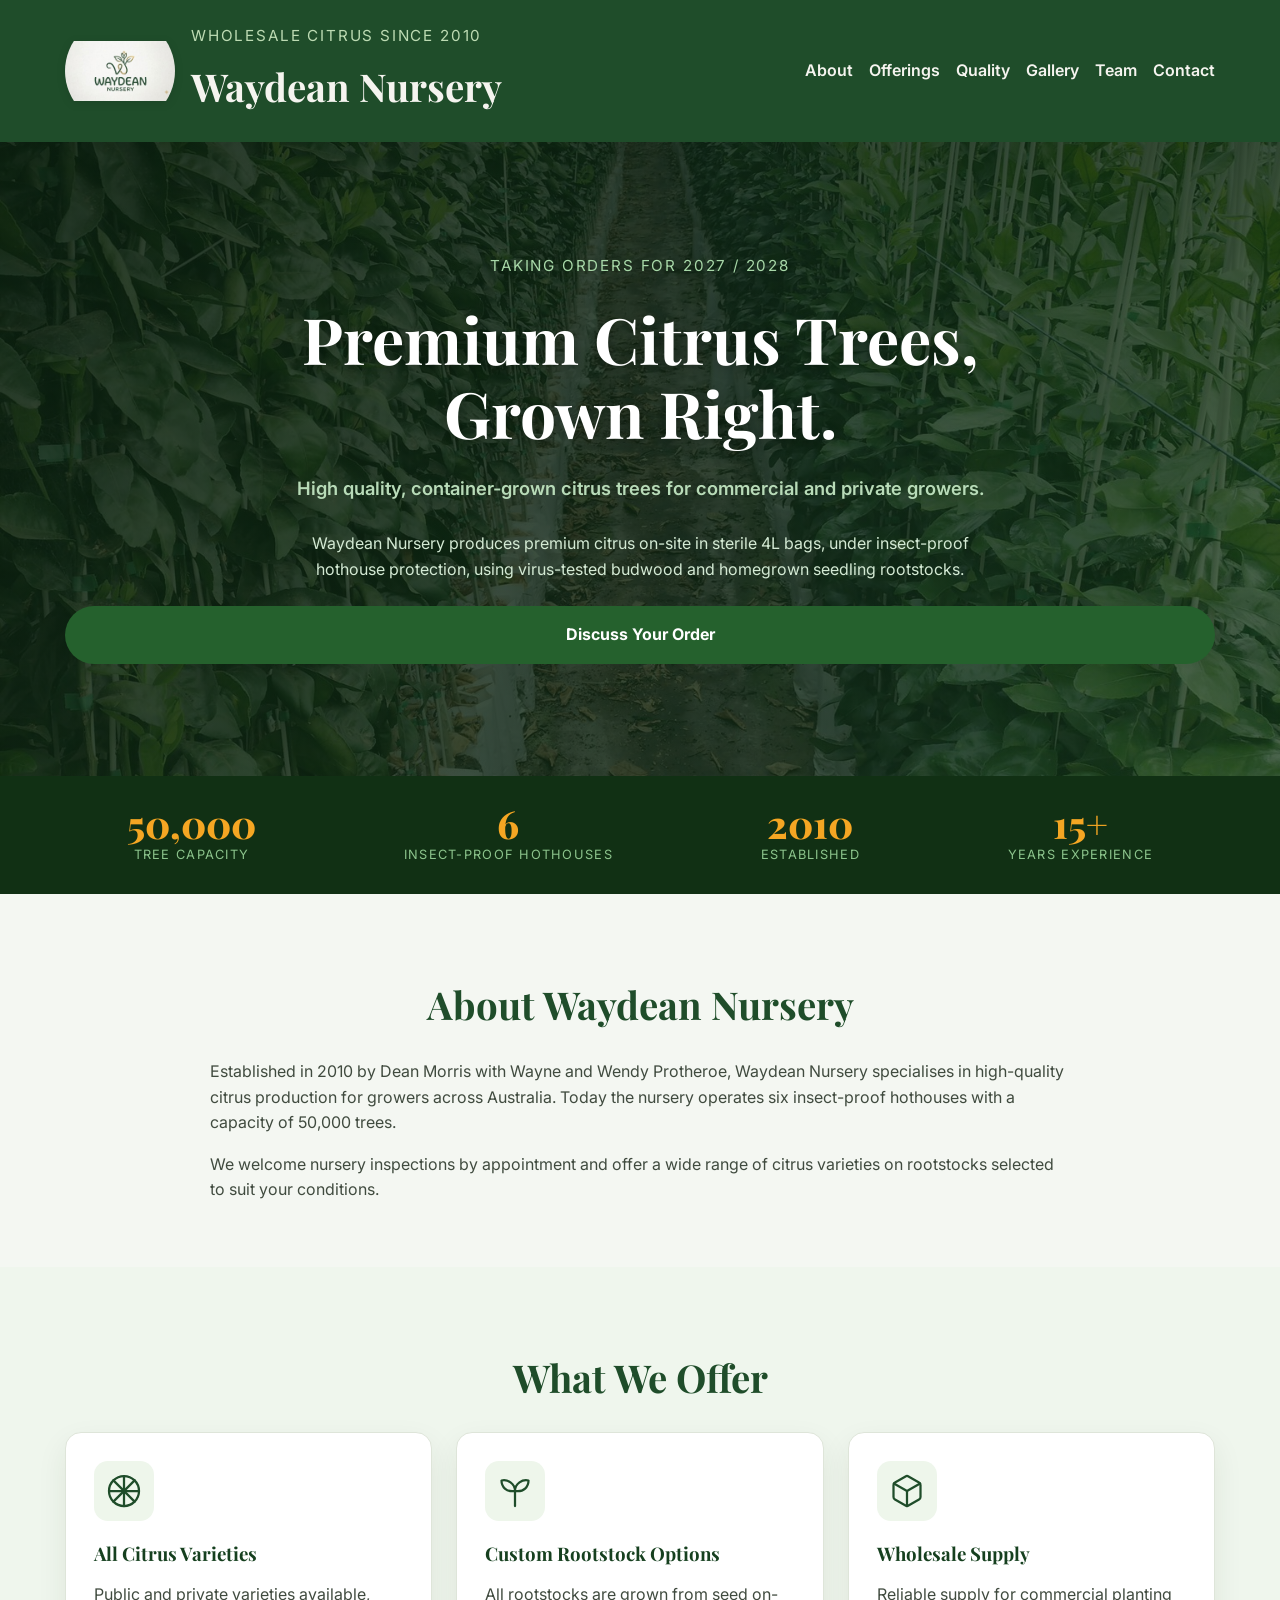
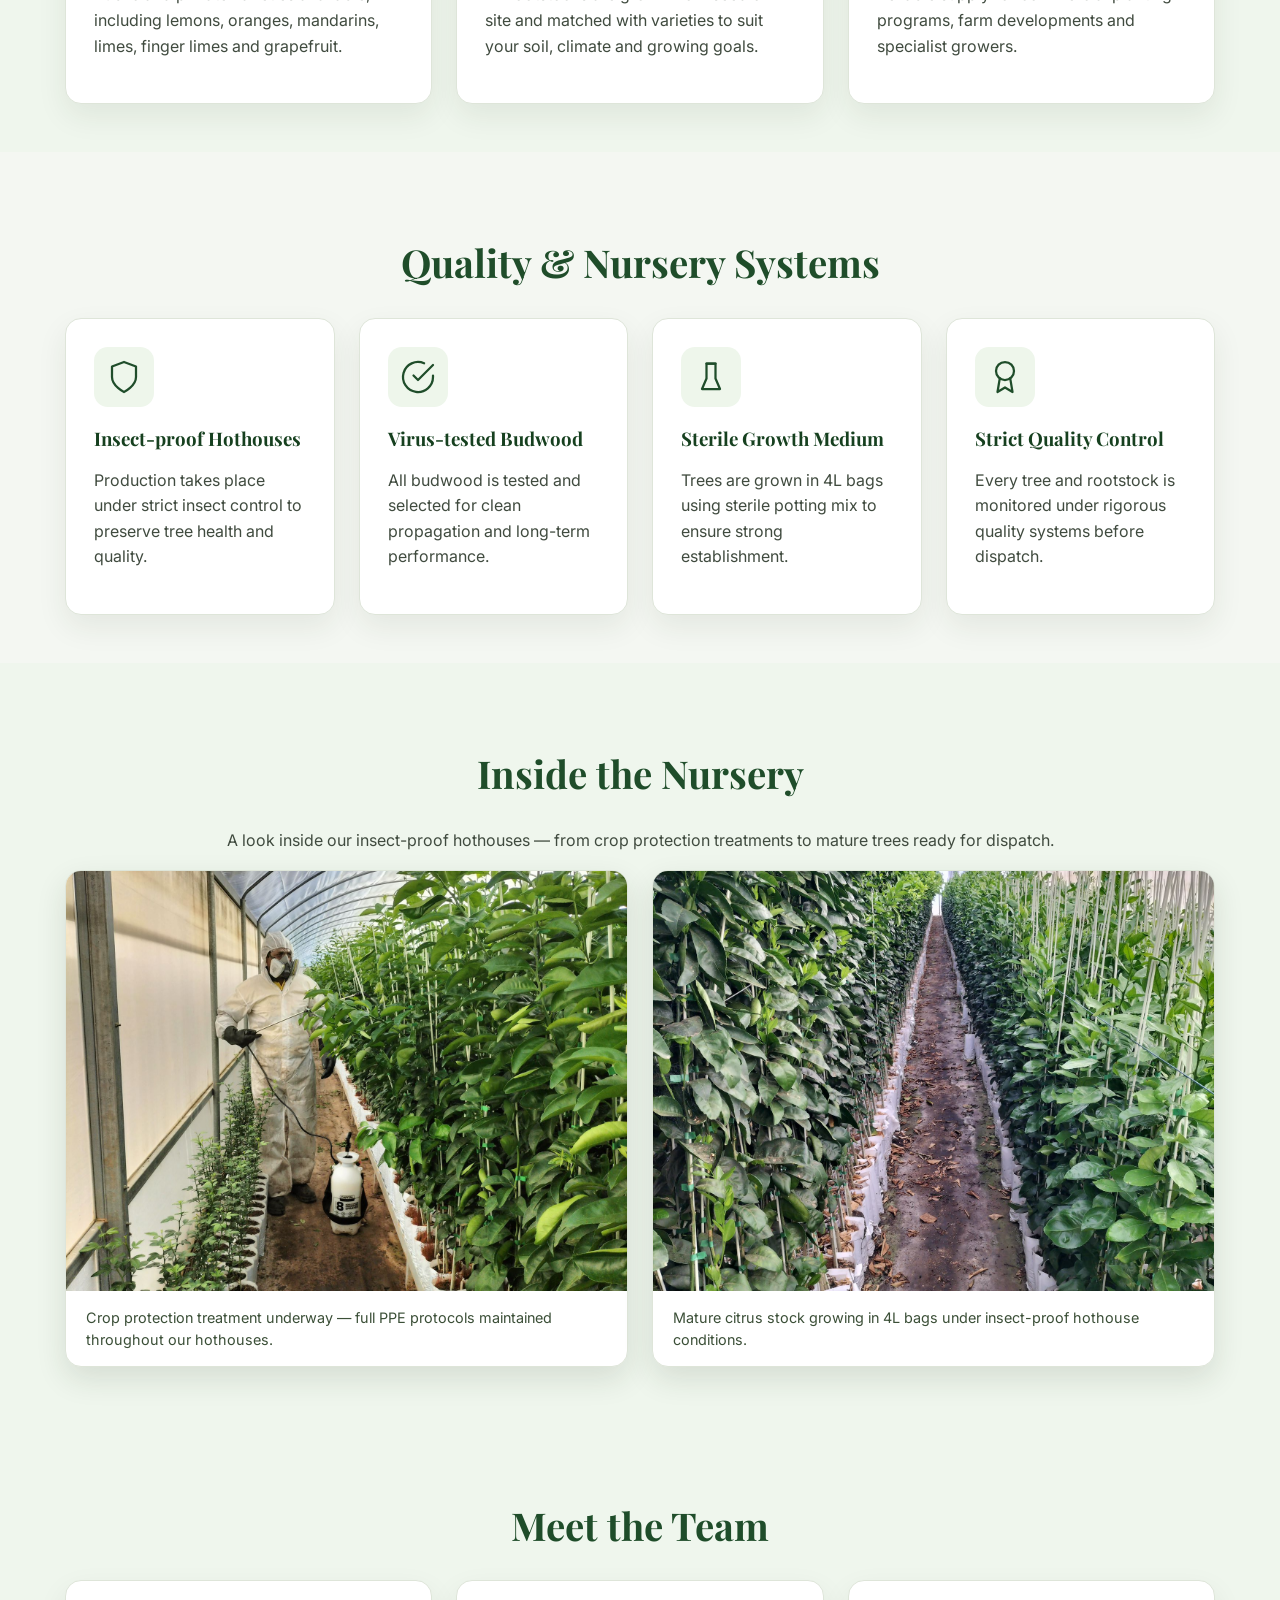
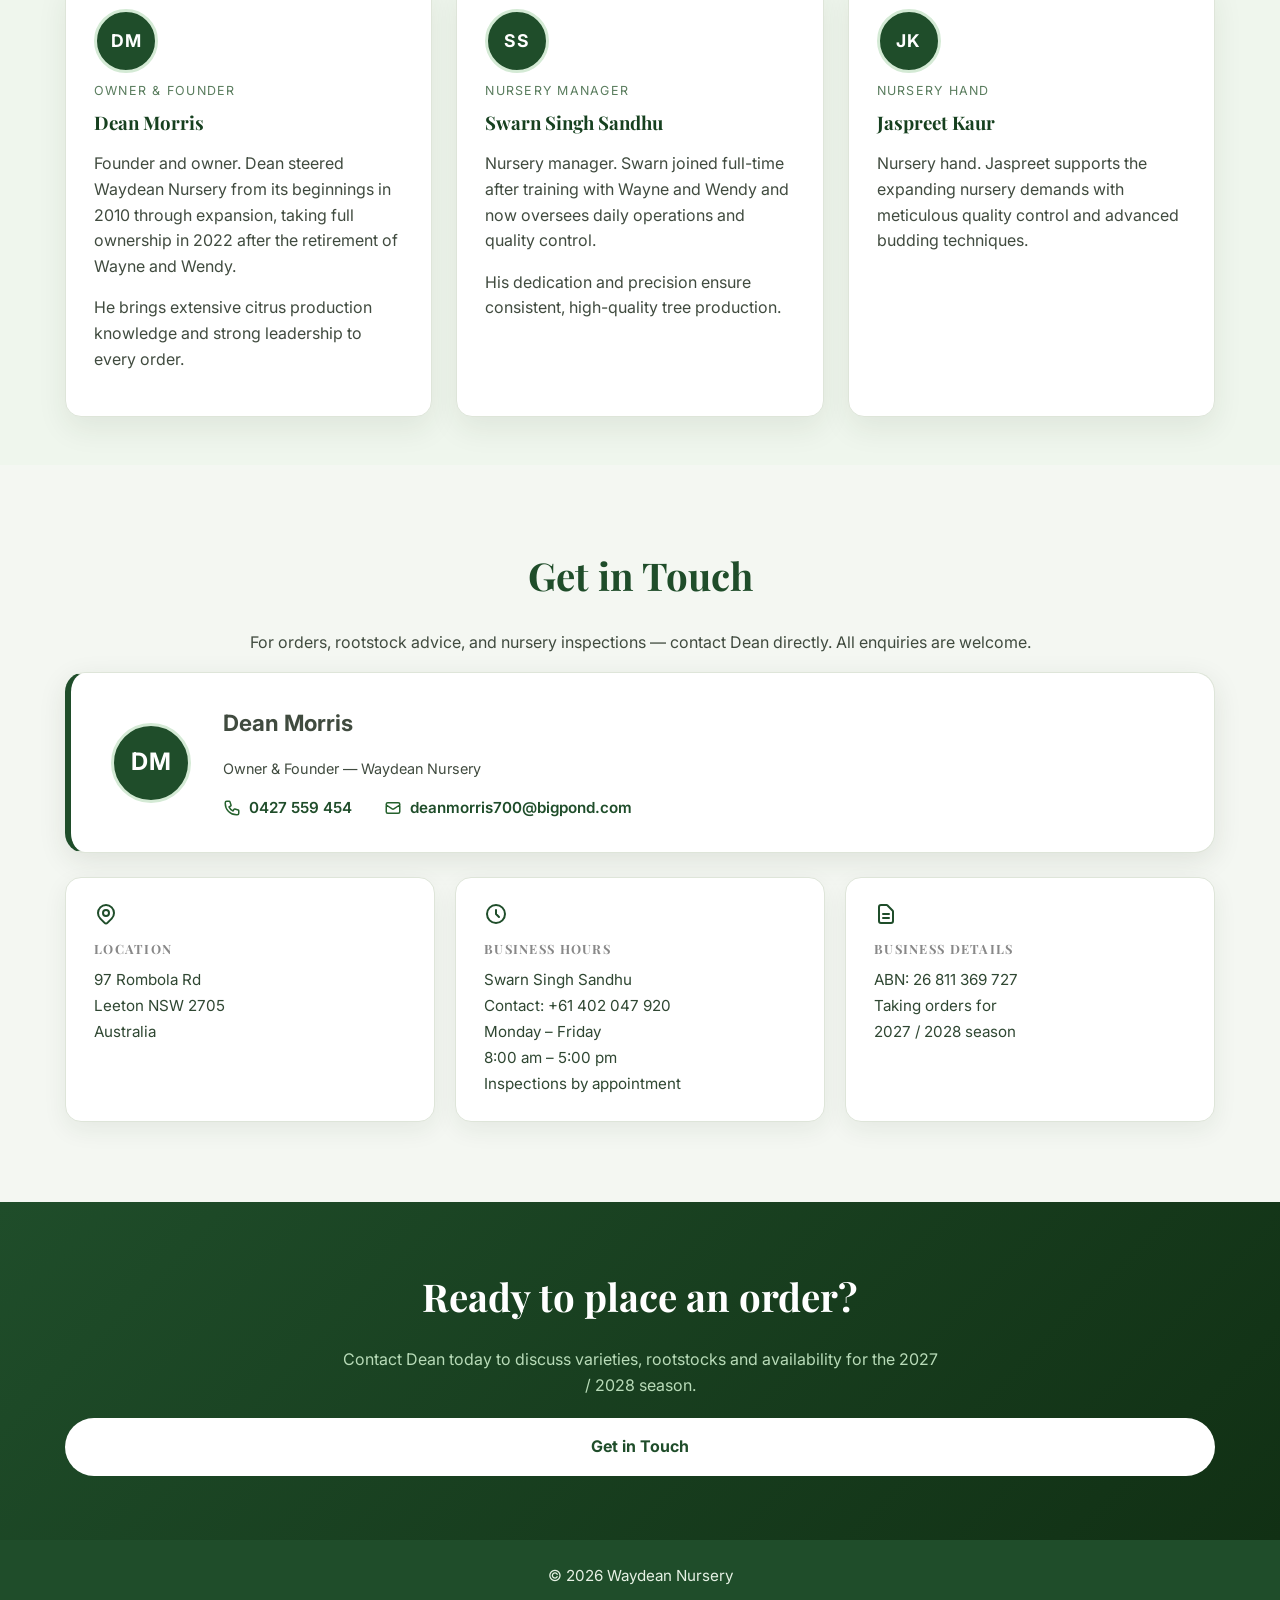
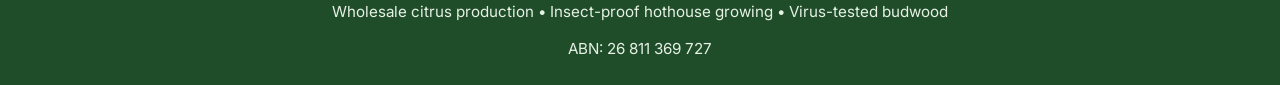
==== Index.html @ 9adfe70f "Initial commit" ====
﻿<!DOCTYPE html>
<html lang="en">
<head>
  <meta charset="UTF-8">
  <meta name="viewport" content="width=device-width, initial-scale=1.0">
  <title>Waydean Nursery | Wholesale Citrus Since 2010</title>
  <link rel="stylesheet" href="Style.css">
  <link rel="preconnect" href="https://fonts.googleapis.com">
  <link rel="preconnect" href="https://fonts.gstatic.com" crossorigin>
  <link href="https://fonts.googleapis.com/css2?family=Playfair+Display:wght@700;800&family=Inter:wght@400;500;600;700&display=swap" rel="stylesheet">
  <meta name="description" content="Waydean Nursery supplies wholesale citrus trees from insect-proof hothouse production, virus-tested budwood, and high quality rootstocks. Taking orders for 2027/2028.">
  
  <!-- Open Graph Meta Tags (Social Media Sharing) -->
  <meta property="og:type" content="business.business">
  <meta property="og:title" content="Waydean Nursery | Wholesale Citrus Since 2010">
  <meta property="og:description" content="Premium wholesale citrus trees grown in insect -proof hothouses with virus-tested budwood. All varieties on custom rootstocks.">
  <meta property="og:url" content="https://waydeannursery.com.au">
  <meta property="og:image" content="https://waydeannursery.com.au/og-image.png">
  <meta property="og:site_name" content="Waydean Nursery">
  
  <!-- Twitter Card -->
  <meta name="twitter:card" content="summary_large_image">
  <meta name="twitter:title" content="Waydean Nursery | Wholesale Citrus Since 2010">
  <meta name="twitter:description" content="Premium wholesale citrus trees grown in insect-proof hothouses with virus-tested budwood.">
  <meta name="twitter:image" content="https://waydeannursery.com.au/og-image.png">
  
  <!-- Local Business Schema -->
  <script type="application/ld+json">
  {
    "@context": "https://schema.org",
    "@type": "LocalBusiness",
    "name": "Waydean Nursery",
    "image": "https://waydeannursery.com.au/logo.png",
    "description": "Wholesale citrus tree nursery with insect-proof hothouse production, virus-tested budwood, and custom rootstocks.",
    "telephone": "+61427559454",
    "email": "deanmorris700@bigpond.com",
    "address": {
      "@type": "PostalAddress",
      "streetAddress": "97 Rombola Rd",
      "addressLocality": "Leeton",
      "addressRegion": "NSW",
      "postalCode": "2705",
      "addressCountry": "AU"
    },
    "url": "https://waydeannursery.com.au",
    "priceRange": "$$",
    "sameAs": [],
    "opening_hours_specification": {
      "@type": "OpeningHoursSpecification",
      "dayOfWeek": ["Monday", "Tuesday", "Wednesday", "Thursday", "Friday"],
      "opens": "08:00",
      "closes": "17:00"
    }
  }
  </script>
  
  <!-- Google Analytics (Replace GA_MEASUREMENT_ID with actual ID) -->
  <script async src="https://www.googletagmanager.com/gtag/js?id=G-XXXXXXXXXX"></script>
  <script>
    window.dataLayer = window.dataLayer || [];
    function gtag(){dataLayer.push(arguments);}
    gtag('js', new Date());
    gtag('config', 'G-XXXXXXXXXX');
  </script>
  
  <!-- Additional Meta Tags -->
  <meta name="keywords" content="citrus trees, wholesale nursery, rootstocks, container grown, virus-tested, NSW, Leeton">
  <meta name="author" content="Waydean Nursery">
  <meta name="robots" content="index, follow">
  <meta name="language" content="English">
  <link rel="canonical" href="https://waydeannursery.com.au">
</head>
<body>
  <header>
    <div class="container header-inner">
      <div class="brand">
        <img class="logo-img" src="LOGO.jpeg" alt="Waydean Nursery logo">
        <div>
          <p class="eyebrow">Wholesale Citrus Since 2010</p>
          <h1>Waydean Nursery</h1>
        </div>
      </div>
      <nav aria-label="Primary navigation">
        <ul>
          <li><a href="#about">About</a></li>
          <li><a href="#offerings">Offerings</a></li>
          <li><a href="#quality">Quality</a></li>
          <li><a href="#gallery">Gallery</a></li>
          <li><a href="#team">Team</a></li>
          <li><a href="#contact">Contact</a></li>
        </ul>
      </nav>
    </div>
  </header>

  <main>
    <section class="hero" aria-labelledby="hero-heading">
      <div class="container hero-copy">
        <p class="eyebrow">Taking orders for 2027 / 2028</p>
        <h2 id="hero-heading">Premium Citrus Trees,<br>Grown Right.</h2>
        <p class="hero-sub">High quality, container-grown citrus trees for commercial and private growers.</p>
        <p>Waydean Nursery produces premium citrus on-site in sterile 4L bags, under insect-proof hothouse protection, using virus-tested budwood and homegrown seedling rootstocks.</p>
        <a class="cta-button" href="#contact">Discuss Your Order</a>
      </div>
    </section>

    <!-- Stats bar -->
    <div class="stats-bar">
      <div class="container stats-inner">
        <div class="stat">
          <span class="stat-number">50,000</span>
          <span class="stat-label">Tree Capacity</span>
        </div>
        <div class="stat">
          <span class="stat-number">6</span>
          <span class="stat-label">Insect-proof Hothouses</span>
        </div>
        <div class="stat">
          <span class="stat-number">2010</span>
          <span class="stat-label">Established</span>
        </div>
        <div class="stat">
          <span class="stat-number">15+</span>
          <span class="stat-label">Years Experience</span>
        </div>
      </div>
    </div>

    <section id="about" class="section-panel">
      <div class="container">
        <h2>About Waydean Nursery</h2>
        <p>Established in 2010 by Dean Morris with Wayne and Wendy Protheroe, Waydean Nursery specialises in high-quality citrus production for growers across Australia. Today the nursery operates six insect-proof hothouses with a capacity of 50,000 trees.</p>
        <p>We welcome nursery inspections by appointment and offer a wide range of citrus varieties on rootstocks selected to suit your conditions.</p>
      </div>
    </section>

    <section id="offerings" class="section-panel soft-green">
      <div class="container">
        <h2>What We Offer</h2>
        <div class="feature-grid">
          <article>
            <div class="card-icon">
              <svg width="36" height="36" viewBox="0 0 24 24" fill="none" stroke="#1f4d2a" stroke-width="1.5" stroke-linecap="round" stroke-linejoin="round"><circle cx="12" cy="12" r="10"/><line x1="12" y1="2" x2="12" y2="22"/><line x1="2" y1="12" x2="22" y2="12"/><line x1="4.93" y1="4.93" x2="19.07" y2="19.07"/><line x1="19.07" y1="4.93" x2="4.93" y2="19.07"/></svg>
            </div>
            <h3>All Citrus Varieties</h3>
            <p>Public and private varieties available, including lemons, oranges, mandarins, limes, finger limes and grapefruit.</p>
          </article>
          <article>
            <div class="card-icon">
              <svg width="36" height="36" viewBox="0 0 24 24" fill="none" stroke="#1f4d2a" stroke-width="1.5" stroke-linecap="round" stroke-linejoin="round"><path d="M12 22V12"/><path d="M12 12C12 7 7 4 3 5c0 4 3 8 9 7"/><path d="M12 12c0-5 5-8 9-7 0 4-3 8-9 7"/></svg>
            </div>
            <h3>Custom Rootstock Options</h3>
            <p>All rootstocks are grown from seed on-site and matched with varieties to suit your soil, climate and growing goals.</p>
          </article>
          <article>
            <div class="card-icon">
              <svg width="36" height="36" viewBox="0 0 24 24" fill="none" stroke="#1f4d2a" stroke-width="1.5" stroke-linecap="round" stroke-linejoin="round"><path d="M21 16V8a2 2 0 0 0-1-1.73l-7-4a2 2 0 0 0-2 0l-7 4A2 2 0 0 0 3 8v8a2 2 0 0 0 1 1.73l7 4a2 2 0 0 0 2 0l7-4A2 2 0 0 0 21 16z"/><polyline points="3.27 6.96 12 12.01 20.73 6.96"/><line x1="12" y1="22.08" x2="12" y2="12"/></svg>
            </div>
            <h3>Wholesale Supply</h3>
            <p>Reliable supply for commercial planting programs, farm developments and specialist growers.</p>
          </article>
        </div>
      </div>
    </section>

    <section id="quality" class="section-panel">
      <div class="container">
        <h2>Quality & Nursery Systems</h2>
        <div class="quality-grid">
          <div class="quality-block">
            <div class="card-icon">
              <svg width="36" height="36" viewBox="0 0 24 24" fill="none" stroke="#1f4d2a" stroke-width="1.5" stroke-linecap="round" stroke-linejoin="round"><path d="M12 22s8-4 8-10V5l-8-3-8 3v7c0 6 8 10 8 10z"/></svg>
            </div>
            <h3>Insect-proof Hothouses</h3>
            <p>Production takes place under strict insect control to preserve tree health and quality.</p>
          </div>
          <div class="quality-block">
            <div class="card-icon">
              <svg width="36" height="36" viewBox="0 0 24 24" fill="none" stroke="#1f4d2a" stroke-width="1.5" stroke-linecap="round" stroke-linejoin="round"><path d="M22 11.08V12a10 10 0 1 1-5.93-9.14"/><polyline points="22 4 12 14.01 9 11.01"/></svg>
            </div>
            <h3>Virus-tested Budwood</h3>
            <p>All budwood is tested and selected for clean propagation and long-term performance.</p>
          </div>
          <div class="quality-block">
            <div class="card-icon">
              <svg width="36" height="36" viewBox="0 0 24 24" fill="none" stroke="#1f4d2a" stroke-width="1.5" stroke-linecap="round" stroke-linejoin="round"><path d="M9 3h6v10l3 7H6l3-7V3z"/><line x1="9" y1="3" x2="15" y2="3"/></svg>
            </div>
            <h3>Sterile Growth Medium</h3>
            <p>Trees are grown in 4L bags using sterile potting mix to ensure strong establishment.</p>
          </div>
          <div class="quality-block">
            <div class="card-icon">
              <svg width="36" height="36" viewBox="0 0 24 24" fill="none" stroke="#1f4d2a" stroke-width="1.5" stroke-linecap="round" stroke-linejoin="round"><circle cx="12" cy="8" r="6"/><path d="M15.477 12.89L17 22l-5-3-5 3 1.523-9.11"/></svg>
            </div>
            <h3>Strict Quality Control</h3>
            <p>Every tree and rootstock is monitored under rigorous quality systems before dispatch.</p>
          </div>
        </div>
      </div>
    </section>

    <section id="gallery" class="section-panel soft-green">
      <div class="container">
        <h2>Inside the Nursery</h2>
        <p class="gallery-intro">A look inside our insect-proof hothouses — from crop protection treatments to mature trees ready for dispatch.</p>
        <div class="gallery-grid">
          <figure class="gallery-item">
            <img src="Nursery1.jpeg" alt="Nursery worker in full PPE applying crop protection treatment inside a Waydean Nursery hothouse" loading="lazy">
            <figcaption>Crop protection treatment underway — full PPE protocols maintained throughout our hothouses.</figcaption>
          </figure>
          <figure class="gallery-item">
            <img src="Nursery2.jpeg" alt="Rows of mature citrus trees growing in white bags inside a Waydean Nursery hothouse" loading="lazy">
            <figcaption>Mature citrus stock growing in 4L bags under insect-proof hothouse conditions.</figcaption>
          </figure>
        </div>
      </div>
    </section>

    <section id="team" class="section-panel soft-green">
      <div class="container">
        <h2>Meet the Team</h2>
        <div class="team-grid">
          <article class="team-card">
            <div class="team-avatar">DM</div>
            <div class="team-role">Owner &amp; Founder</div>
            <h3>Dean Morris</h3>
            <p>Founder and owner. Dean steered Waydean Nursery from its beginnings in 2010 through expansion, taking full ownership in 2022 after the retirement of Wayne and Wendy.</p>
            <p>He brings extensive citrus production knowledge and strong leadership to every order.</p>
          </article>
          <article class="team-card">
            <div class="team-avatar">SS</div>
            <div class="team-role">Nursery Manager</div>
            <h3>Swarn Singh Sandhu</h3>
            <p>Nursery manager. Swarn joined full-time after training with Wayne and Wendy and now oversees daily operations and quality control.</p>
            <p>His dedication and precision ensure consistent, high-quality tree production.</p>
          </article>
          <article class="team-card">
            <div class="team-avatar">JK</div>
            <div class="team-role">Nursery Hand</div>
            <h3>Jaspreet Kaur</h3>
            <p>Nursery hand. Jaspreet supports the expanding nursery demands with meticulous quality control and advanced budding techniques.</p>
          </article>
        </div>
      </div>
    </section>

    <section id="contact" class="section-panel contact-panel">
      <div class="container">
        <h2>Get in Touch</h2>
        <p class="contact-intro">For orders, rootstock advice, and nursery inspections — contact Dean directly. All enquiries are welcome.</p>

        <div class="contact-cards">

          <!-- Owner card -->
          <div class="contact-owner-card">
            <div class="contact-avatar">DM</div>
            <div class="contact-owner-info">
              <p class="contact-owner-name">Dean Morris</p>
              <p class="contact-owner-role">Owner &amp; Founder — Waydean Nursery</p>
              <div class="contact-details">
                <a href="tel:+61427559454" class="contact-detail-row">
                  <svg xmlns="http://www.w3.org/2000/svg" width="18" height="18" fill="none" viewBox="0 0 24 24" stroke="currentColor" stroke-width="2"><path stroke-linecap="round" stroke-linejoin="round" d="M3 5a2 2 0 012-2h3.28a1 1 0 01.948.684l1.498 4.493a1 1 0 01-.502 1.21l-2.257 1.13a11.042 11.042 0 005.516 5.516l1.13-2.257a1 1 0 011.21-.502l4.493 1.498a1 1 0 01.684.949V19a2 2 0 01-2 2h-1C9.716 21 3 14.284 3 6V5z"/></svg>
                  0427 559 454
                </a>
                <a href="mailto:deanmorris700@bigpond.com" class="contact-detail-row">
                  <svg xmlns="http://www.w3.org/2000/svg" width="18" height="18" fill="none" viewBox="0 0 24 24" stroke="currentColor" stroke-width="2"><path stroke-linecap="round" stroke-linejoin="round" d="M3 8l7.89 5.26a2 2 0 002.22 0L21 8M5 19h14a2 2 0 002-2V7a2 2 0 00-2-2H5a2 2 0 00-2 2v10a2 2 0 002 2z"/></svg>
                  deanmorris700@bigpond.com
                </a>
              </div>
            </div>
          </div>

          <!-- Info cards row -->
          <div class="contact-info-row">
            <div class="contact-info-card">
              <svg xmlns="http://www.w3.org/2000/svg" width="24" height="24" fill="none" viewBox="0 0 24 24" stroke="#1f4d2a" stroke-width="2"><path stroke-linecap="round" stroke-linejoin="round" d="M17.657 16.657L13.414 20.9a1.998 1.998 0 01-2.827 0l-4.244-4.243a8 8 0 1111.314 0z"/><path stroke-linecap="round" stroke-linejoin="round" d="M15 11a3 3 0 11-6 0 3 3 0 016 0z"/></svg>
              <h3>Location</h3>
              <p>97 Rombola Rd<br>Leeton NSW 2705<br>Australia</p>
            </div>
            <div class="contact-info-card">
              <svg xmlns="http://www.w3.org/2000/svg" width="24" height="24" fill="none" viewBox="0 0 24 24" stroke="#1f4d2a" stroke-width="2"><path stroke-linecap="round" stroke-linejoin="round" d="M12 8v4l3 3m6-3a9 9 0 11-18 0 9 9 0 0118 0z"/></svg>
              <h3>Business Hours</h3>
              <p>Swarn Singh Sandhu<br>
               Contact: +61 402 047 920<br>
               Monday – Friday<br>
               8:00 am – 5:00 pm<br>
               Inspections by appointment</p>

              
            </div>
            <div class="contact-info-card">
              <svg xmlns="http://www.w3.org/2000/svg" width="24" height="24" fill="none" viewBox="0 0 24 24" stroke="#1f4d2a" stroke-width="2"><path stroke-linecap="round" stroke-linejoin="round" d="M9 12h6m-6 4h6m2 5H7a2 2 0 01-2-2V5a2 2 0 012-2h5.586a1 1 0 01.707.293l5.414 5.414a1 1 0 01.293.707V19a2 2 0 01-2 2z"/></svg>
              <h3>Business Details</h3>
              <p>ABN: 26 811 369 727<br>Taking orders for<br>2027 / 2028 season</p>
            </div>
          </div>

        </div>
      </div>
    </section>
    <!-- CTA Banner -->
    <section class="cta-banner">
      <div class="container cta-banner-inner">
        <h2>Ready to place an order?</h2>
        <p>Contact Dean today to discuss varieties, rootstocks and availability for the 2027 / 2028 season.</p>
        <a href="#contact" class="cta-button cta-button--light">Get in Touch</a>
      </div>
    </section>
  </main>

  <footer>
    <div class="container footer-inner">
      <p>&copy; 2026 Waydean Nursery</p>
      <p>Wholesale citrus production • Insect-proof hothouse growing • Virus-tested budwood</p>
      <p>ABN: 26 811 369 727</p>
    </div>
  </footer>
</body>
</html>
---- Style.css ----
﻿:root {
  color-scheme: light;
  font-family: "Inter", "Segoe UI", Arial, sans-serif;
  font-size: 16px;
  line-height: 1.6;
  color: #23331a;
  background: #f4f7f2;
}

html {
  scroll-behavior: smooth;
}

h1, h2, h3 {
  font-family: "Playfair Display", Georgia, serif;
}

* {
  box-sizing: border-box;
}

html, body {
  margin: 0;
  padding: 0;
}

body {
  min-height: 100vh;
}

.container {
  width: min(1150px, calc(100% - 2rem));
  margin: 0 auto;
}

header {
  background: #1f4d2a;
  color: #f5f4ef;
  padding: 1rem 0;
}

.header-inner {
  display: flex;
  align-items: center;
  justify-content: space-between;
  gap: 1rem;
}

.brand {
  display: flex;
  align-items: center;
  gap: 1rem;
}

.logo-placeholder {
  display: inline-flex;
  align-items: center;
  justify-content: center;
  min-width: 110px;
  min-height: 110px;
  padding: 0.75rem;
  border: 2px solid rgba(255,255,255,0.4);
  border-radius: 50%;
  text-align: center;
  font-size: 0.85rem;
  line-height: 1.2;
  color: #f5f4ef;
}

.logo-svg,
.logo-img {
  width: 110px;
  height: 110px;
  min-width: 110px;
  min-height: 110px;
  filter: drop-shadow(0 2px 4px rgba(0,0,0,0.1));
  object-fit: contain;
  border-radius: 50%;
}

.eyebrow {
  margin: 0 0 0.5rem;
  font-size: 0.95rem;
  text-transform: uppercase;
  letter-spacing: 0.12em;
  color: #bddbb3;
}

header h1 {
  margin: 0;
  font-size: clamp(1.8rem, 3vw, 2.4rem);
}

nav ul {
  list-style: none;
  margin: 0;
  padding: 0;
  display: flex;
  flex-wrap: wrap;
  gap: 1rem;
  justify-content: flex-end;
}

nav a {
  color: #f5f4ef;
  text-decoration: none;
  font-weight: 600;
}

nav a:hover,
nav a:focus-visible {
  color: #d4f3d4;
}

.hero {
  position: relative;
  background: url('Nursery2.jpeg') center/cover no-repeat;
  padding: 7rem 0;
  overflow: hidden;
}

.hero::before {
  content: '';
  position: absolute;
  inset: 0;
  background: linear-gradient(135deg, rgba(10,30,13,0.88) 0%, rgba(20,50,24,0.75) 100%);
}

.hero-copy {
  position: relative;
  z-index: 1;
  display: grid;
  gap: 1.5rem;
  text-align: center;
}

.hero-copy .eyebrow {
  color: #a8d8a8;
}

.hero-copy h2 {
  margin: 0;
  font-size: clamp(2.4rem, 5vw, 4.2rem);
  color: #ffffff;
  line-height: 1.15;
  text-shadow: 0 2px 12px rgba(0,0,0,0.3);
}

.hero-copy p {
  max-width: 700px;
  margin: 0 auto;
  color: #d4ead4;
}

.hero-sub {
  font-size: 1.15rem;
  font-weight: 600;
  color: #b8dbb8 !important;
  margin-bottom: 0.25rem !important;
}

/* Stats bar */
.stats-bar {
  background: #113014;
  padding: 1.75rem 0;
}

.stats-inner {
  display: flex;
  flex-wrap: wrap;
  justify-content: space-around;
  gap: 1.5rem;
  text-align: center;
}

.stat {
  display: flex;
  flex-direction: column;
  gap: 0.2rem;
}

.stat-number {
  font-family: "Playfair Display", Georgia, serif;
  font-size: clamp(1.8rem, 3vw, 2.4rem);
  font-weight: 800;
  color: #f5a623;
  line-height: 1;
}

.stat-label {
  font-size: 0.8rem;
  text-transform: uppercase;
  letter-spacing: 0.1em;
  color: #8cc48c;
}

.cta-button {
  display: inline-block;
  padding: 1rem 2rem;
  background: #25612d;
  color: #fff;
  border-radius: 999px;
  font-weight: 700;
  text-decoration: none;
  transition: transform 0.25s ease, background 0.25s ease;
}

.cta-button:hover,
.cta-button:focus-visible {
  background: #184521;
  transform: translateY(-2px);
}

.section-panel {
  padding: 3rem 0;
}

.section-panel h2 {
  text-align: center;
  font-size: clamp(2rem, 3vw, 2.8rem);
  margin-bottom: 1.5rem;
  color: #1f4d2a;
}

.section-panel p {
  color: #404b3f;
  max-width: 860px;
  margin: 0 auto 1rem;
}

.soft-green {
  background: #eff6ed;
}

.feature-grid,
.quality-grid,
.team-grid {
  display: grid;
  gap: 1.5rem;
  grid-template-columns: repeat(auto-fit, minmax(240px, 1fr));
}

.feature-grid article,
.quality-block,
.team-card {
  background: #ffffff;
  border: 1px solid #dee5d9;
  border-radius: 16px;
  padding: 1.75rem;
  box-shadow: 0 12px 30px rgba(35, 51, 26, 0.08);
}

.feature-grid h3,
.quality-block h3,
.team-card h3 {
  margin-top: 0;
  margin-bottom: 0.85rem;
  color: #16401f;
}

.card-icon {
  width: 60px;
  height: 60px;
  background: #eef6eb;
  border-radius: 14px;
  display: flex;
  align-items: center;
  justify-content: center;
  margin-bottom: 1.1rem;
}

/* Team avatars */
.team-avatar {
  width: 64px;
  height: 64px;
  border-radius: 50%;
  background: #1f4d2a;
  color: #fff;
  font-size: 1.1rem;
  font-weight: 700;
  display: flex;
  align-items: center;
  justify-content: center;
  margin-bottom: 0.5rem;
  letter-spacing: 1px;
  border: 3px solid #d4ead5;
}

.team-role {
  font-size: 0.78rem;
  text-transform: uppercase;
  letter-spacing: 0.1em;
  color: #5a7d5e;
  margin-bottom: 0.4rem;
}

/* CTA Banner */
.cta-banner {
  background: linear-gradient(135deg, #1f4d2a 0%, #113014 100%);
  padding: 4rem 0;
  text-align: center;
}

.cta-banner-inner {
  display: grid;
  gap: 1.25rem;
}

.cta-banner h2 {
  color: #ffffff;
  font-size: clamp(1.8rem, 3vw, 2.6rem);
  margin: 0;
}

.cta-banner p {
  color: #b8dbb8;
  max-width: 600px;
  margin: 0 auto;
}

.cta-button--light {
  background: #ffffff;
  color: #1f4d2a;
}

.cta-button--light:hover,
.cta-button--light:focus-visible {
  background: #e8f5e8;
  transform: translateY(-2px);
}

.quality-grid {
  grid-template-columns: repeat(auto-fit, minmax(230px, 1fr));
}

.contact-panel {
  padding: 3rem 0 5rem;
}

.contact-intro {
  text-align: center;
  margin-bottom: 2.5rem;
}

.contact-cards {
  display: grid;
  gap: 1.5rem;
}

/* Owner card */
.contact-owner-card {
  display: flex;
  align-items: center;
  gap: 2rem;
  background: #ffffff;
  border: 1px solid #dee5d9;
  border-left: 6px solid #1f4d2a;
  border-radius: 20px;
  padding: 2rem 2.5rem;
  box-shadow: 0 8px 28px rgba(35,51,26,0.1);
}

.contact-avatar {
  flex-shrink: 0;
  width: 80px;
  height: 80px;
  border-radius: 50%;
  background: #1f4d2a;
  border: 3px solid #d4ead5;
  display: flex;
  align-items: center;
  justify-content: center;
  font-size: 1.5rem;
  font-weight: 700;
  color: #fff;
  letter-spacing: 1px;
}

.contact-owner-name {
  font-size: 1.4rem;
  font-weight: 700;
  margin: 0 0 0.2rem;
  color: #113014;
}

.contact-owner-role {
  font-size: 0.9rem;
  color: #5a7d5e;
  margin: 0 0 1.2rem;
}

.contact-details {
  display: flex;
  flex-wrap: wrap;
  gap: 0.75rem 2rem;
}

.contact-detail-row {
  display: flex;
  align-items: center;
  gap: 0.5rem;
  color: #1f4d2a;
  text-decoration: none;
  font-size: 0.95rem;
  font-weight: 600;
  transition: color 0.2s;
}

.contact-detail-row:hover {
  color: #113014;
  text-decoration: underline;
}

.contact-detail-row svg {
  flex-shrink: 0;
  stroke: #25612d;
}

/* Info cards row */
.contact-info-row {
  display: grid;
  grid-template-columns: repeat(auto-fit, minmax(200px, 1fr));
  gap: 1.25rem;
}

.contact-info-card {
  background: #fff;
  border: 1px solid #dee5d9;
  border-radius: 16px;
  padding: 1.5rem 1.75rem;
  box-shadow: 0 8px 24px rgba(35,51,26,0.07);
}

.contact-info-card svg {
  margin-bottom: 0.75rem;
  display: block;
}

.contact-info-card h3 {
  font-size: 0.8rem;
  text-transform: uppercase;
  letter-spacing: 0.1em;
  color: #888;
  margin-bottom: 0.5rem;
}

.contact-info-card p {
  color: #2f4732;
  font-size: 0.95rem;
  line-height: 1.7;
  margin: 0;
  max-width: none;
}

.footer-inner {
  display: grid;
  gap: 0.75rem;
  padding: 1.5rem 0;
  text-align: center;
}

footer {
  background: #1f4d2a;
  color: #e6f1e4;
}

footer p {
  margin: 0;
  font-size: 0.95rem;
}

.gallery-intro {
  text-align: center;
  margin-bottom: 2rem;
}

.gallery-grid {
  display: grid;
  grid-template-columns: repeat(auto-fit, minmax(300px, 1fr));
  gap: 1.5rem;
}

.gallery-item {
  margin: 0;
  border-radius: 16px;
  overflow: hidden;
  box-shadow: 0 12px 30px rgba(35, 51, 26, 0.12);
  background: #ffffff;
  border: 1px solid #dee5d9;
}

.gallery-item img {
  width: 100%;
  height: 420px;
  object-fit: cover;
  display: block;
}

.gallery-item figcaption {
  padding: 1rem 1.25rem;
  font-size: 0.9rem;
  color: #3b4f37;
  line-height: 1.5;
}

@media print {
  .hero,
  .stats-bar,
  .cta-banner,
  .soft-green,
  header,
  footer {
    -webkit-print-color-adjust: exact;
    print-color-adjust: exact;
  }
}

@media (max-width: 780px) {
  .header-inner {
    grid-template-columns: 1fr;
  }

  .contact-owner-card {
    flex-direction: column;
    text-align: center;
    padding: 1.75rem 1.5rem;
  }

  .contact-details {
    justify-content: center;
  }

  nav ul {
    justify-content: center;
  }

  .hero {
    padding: 3rem 0;
  }
}
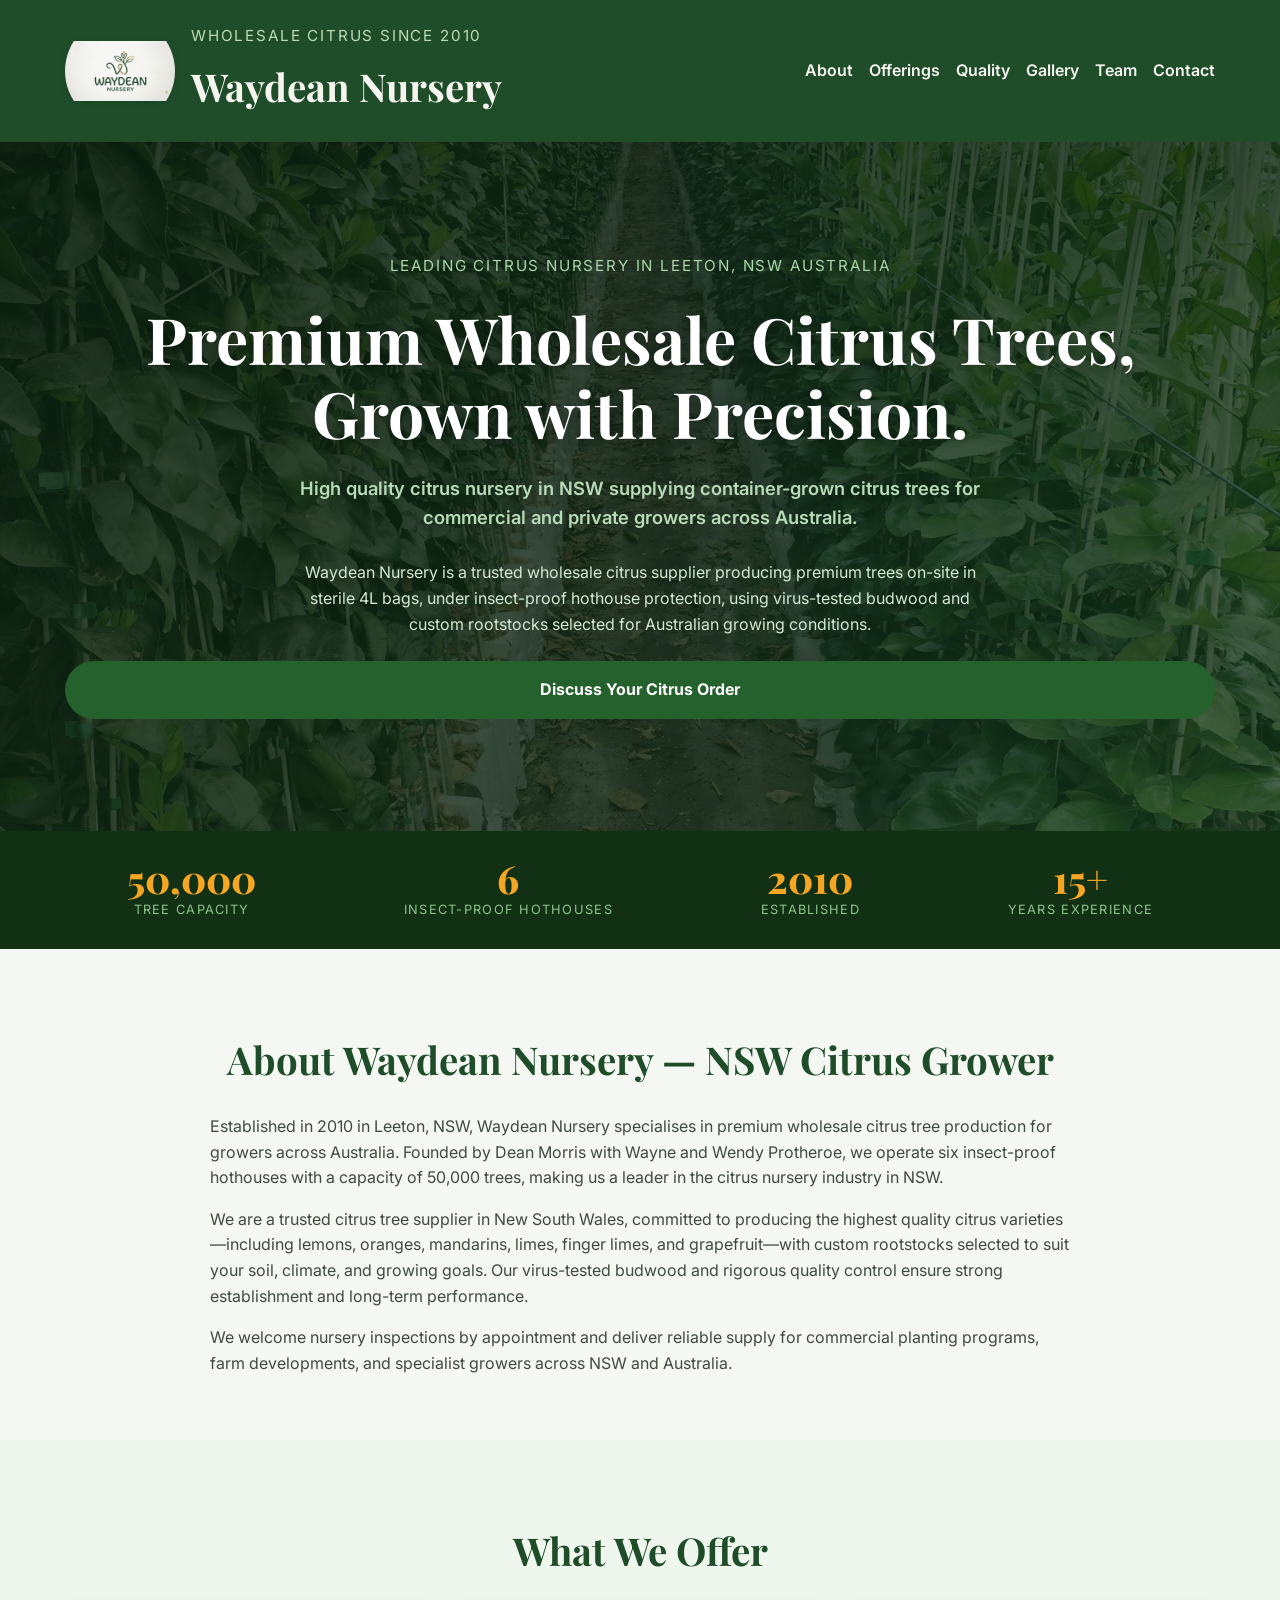
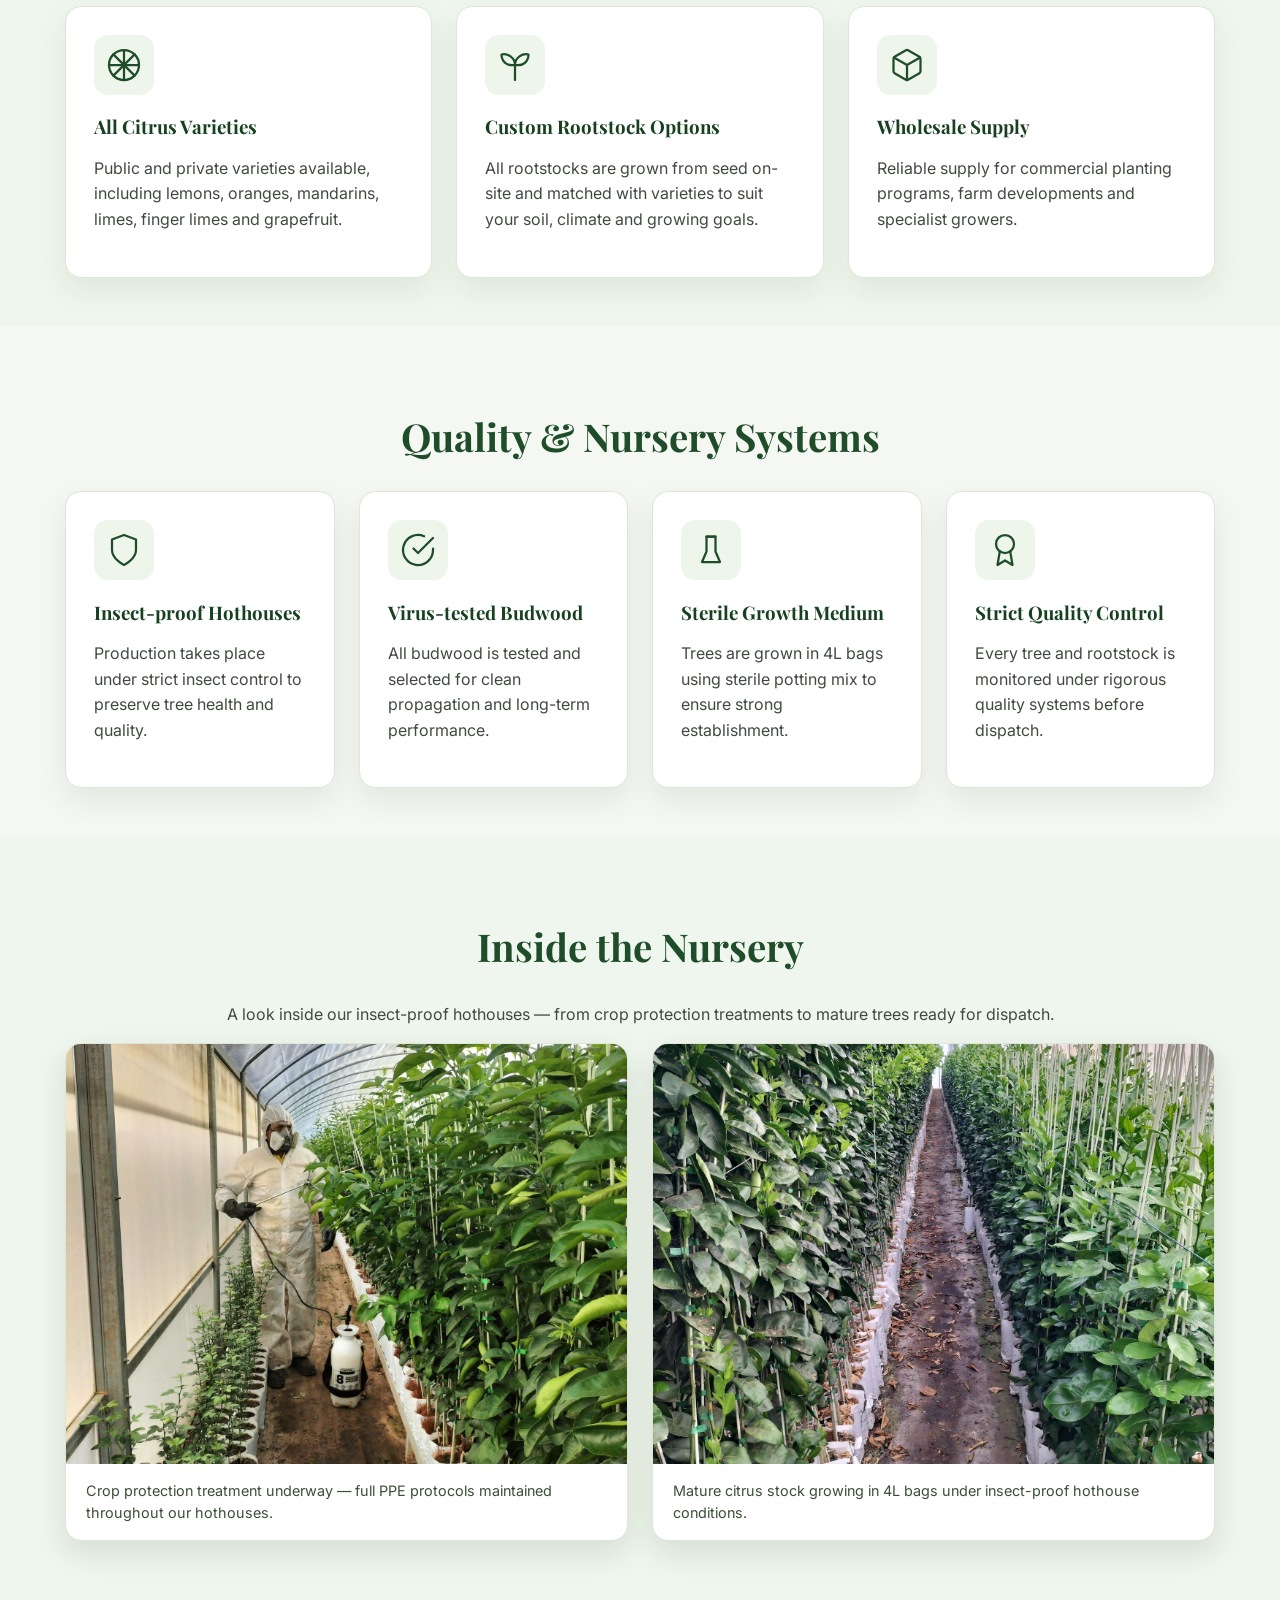
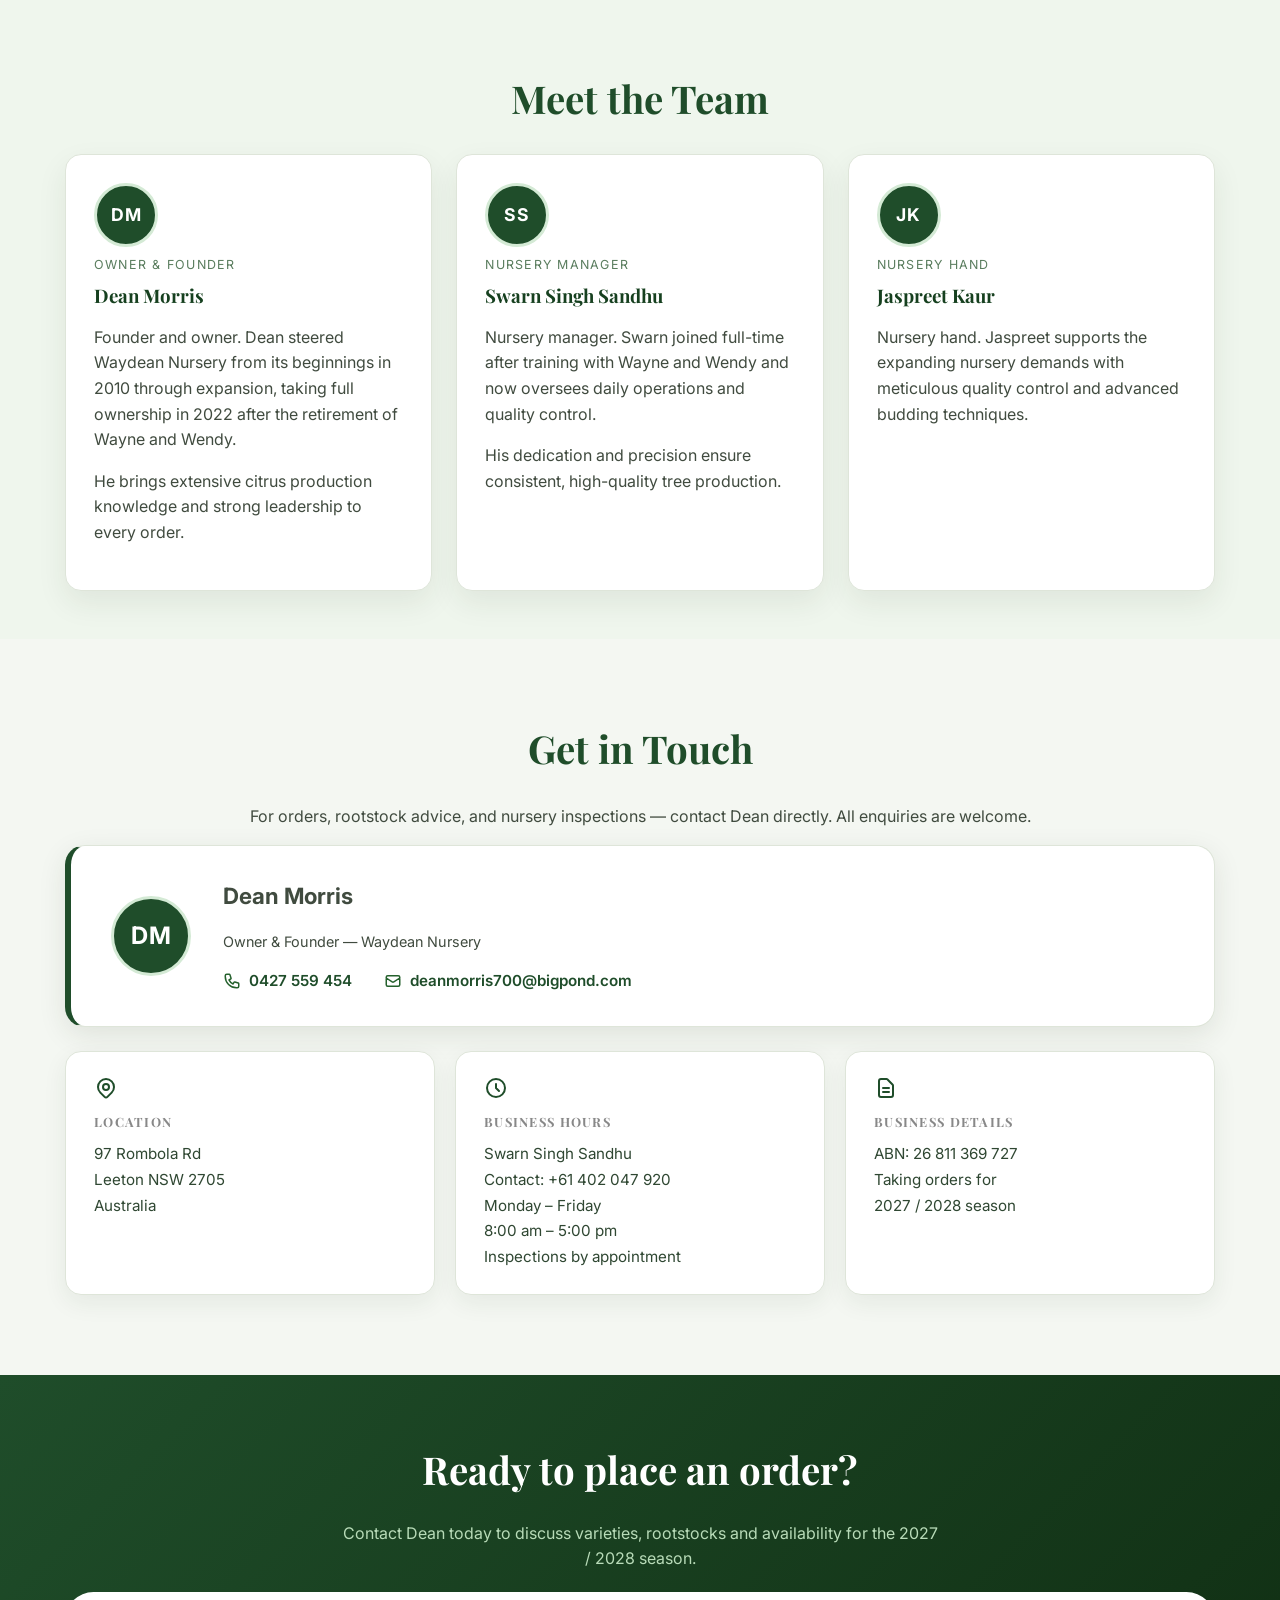
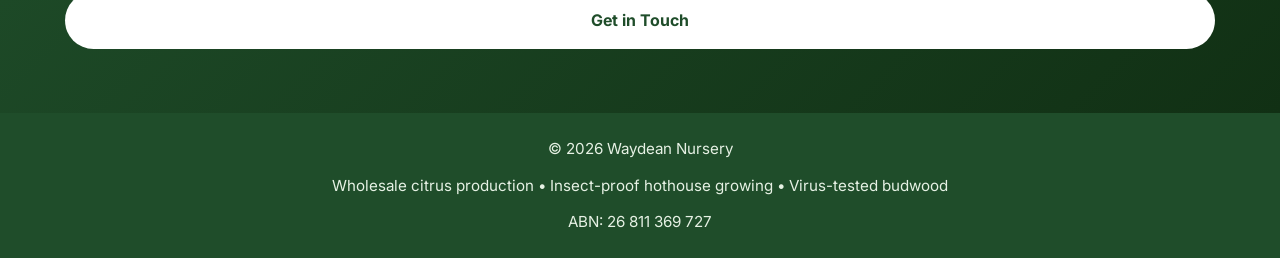
==== commit b4d5a9ac: "Enhance SEO for citrus nursery and NSW location keywords" ====
--- a/Index.html
+++ b/Index.html
@@ -3,56 +3,110 @@
 <head>
   <meta charset="UTF-8">
   <meta name="viewport" content="width=device-width, initial-scale=1.0">
-  <title>Waydean Nursery | Wholesale Citrus Since 2010</title>
+  <title>Citrus Nursery NSW | Wholesale Citrus Trees Leeton | Waydean Nursery</title>
   <link rel="stylesheet" href="Style.css">
   <link rel="preconnect" href="https://fonts.googleapis.com">
   <link rel="preconnect" href="https://fonts.gstatic.com" crossorigin>
   <link href="https://fonts.googleapis.com/css2?family=Playfair+Display:wght@700;800&family=Inter:wght@400;500;600;700&display=swap" rel="stylesheet">
-  <meta name="description" content="Waydean Nursery supplies wholesale citrus trees from insect-proof hothouse production, virus-tested budwood, and high quality rootstocks. Taking orders for 2027/2028.">
+  <meta name="description" content="Leading citrus nursery in Leeton, NSW Australia. Waydean Nursery supplies wholesale citrus trees (lemons, oranges, mandarins, limes) from insect-proof hothouses with virus-tested budwood since 2010. Custom rootstocks for Australian growers.">
   
   <!-- Open Graph Meta Tags (Social Media Sharing) -->
+    <meta name="robots" content="index, follow">
+    <link rel="sitemap" type="application/xml" title="Sitemap" href="/sitemap.xml">
   <meta property="og:type" content="business.business">
-  <meta property="og:title" content="Waydean Nursery | Wholesale Citrus Since 2010">
-  <meta property="og:description" content="Premium wholesale citrus trees grown in insect -proof hothouses with virus-tested budwood. All varieties on custom rootstocks.">
-  <meta property="og:url" content="https://waydeannursery.com.au">
-  <meta property="og:image" content="https://waydeannursery.com.au/og-image.png">
+  <meta property="og:title" content="Waydean Nursery — Premium Citrus Trees NSW">
+  <meta property="og:description" content="Leading citrus nursery in Leeton, NSW supplying wholesale citrus trees (lemons, oranges, mandarins) with insect-proof hothouse production and virus-tested budwood since 2010.">
+  <meta property="og:url" content="https://waydean.com.au">
+  <meta property="og:image" content="https://waydean.com.au/og-image.png">
   <meta property="og:site_name" content="Waydean Nursery">
   
   <!-- Twitter Card -->
   <meta name="twitter:card" content="summary_large_image">
-  <meta name="twitter:title" content="Waydean Nursery | Wholesale Citrus Since 2010">
-  <meta name="twitter:description" content="Premium wholesale citrus trees grown in insect-proof hothouses with virus-tested budwood.">
-  <meta name="twitter:image" content="https://waydeannursery.com.au/og-image.png">
+  <meta name="twitter:title" content="Waydean Nursery — NSW Citrus Tree Nursery">
+  <meta name="twitter:description" content="Premium wholesale citrus trees grown in insect-proof hothouses with virus-tested budwood. All varieties on custom rootstocks.">
+  <meta name="twitter:image" content="https://waydean.com.au/og-image.png">
   
   <!-- Local Business Schema -->
-  <script type="application/ld+json">
-  {
-    "@context": "https://schema.org",
-    "@type": "LocalBusiness",
-    "name": "Waydean Nursery",
-    "image": "https://waydeannursery.com.au/logo.png",
-    "description": "Wholesale citrus tree nursery with insect-proof hothouse production, virus-tested budwood, and custom rootstocks.",
-    "telephone": "+61427559454",
-    "email": "deanmorris700@bigpond.com",
-    "address": {
-      "@type": "PostalAddress",
-      "streetAddress": "97 Rombola Rd",
-      "addressLocality": "Leeton",
-      "addressRegion": "NSW",
-      "postalCode": "2705",
-      "addressCountry": "AU"
-    },
-    "url": "https://waydeannursery.com.au",
-    "priceRange": "$$",
-    "sameAs": [],
-    "opening_hours_specification": {
-      "@type": "OpeningHoursSpecification",
-      "dayOfWeek": ["Monday", "Tuesday", "Wednesday", "Thursday", "Friday"],
-      "opens": "08:00",
-      "closes": "17:00"
+    <!-- Local Business & Organization Schema with FAQ -->
+    <script type="application/ld+json">
+    {
+      "@context": "https://schema.org",
+      "@type": "LocalBusiness",
+      "@id": "https://waydean.com.au#organization",
+      "name": "Waydean Nursery — Citrus Tree Nursery NSW",
+      "image": "https://waydean.com.au/logo.png",
+      "description": "Premium wholesale citrus tree nursery in Leeton, NSW with insect-proof hothouse production, virus-tested budwood, and custom rootstocks.",
+      "telephone": "+61427559454",
+      "email": "deanmorris700@bigpond.com",
+      "address": {
+        "@type": "PostalAddress",
+        "streetAddress": "97 Rombola Rd",
+        "addressLocality": "Leeton",
+        "addressRegion": "NSW",
+        "postalCode": "2705",
+        "addressCountry": "AU"
+      },
+      "geo": {
+        "@type": "GeoCoordinates",
+        "latitude": -34.5600,
+        "longitude": 146.4000
+      },
+      "contactPoint": [{
+        "@type": "ContactPoint",
+        "telephone": "+61427559454",
+        "contactType": "customer service",
+        "areaServed": ["NSW", "AU"],
+        "availableLanguage": "English"
+      }],
+      "url": "https://waydean.com.au",
+      "priceRange": "$$",
+      "areaServed": {
+        "@type": "Place",
+        "name": "New South Wales, Australia"
+      },
+      "sameAs": [],
+      "openingHoursSpecification": {
+        "@type": "OpeningHoursSpecification",
+        "dayOfWeek": ["Monday", "Tuesday", "Wednesday", "Thursday", "Friday"],
+        "opens": "08:00",
+        "closes": "17:00"
+      }
     }
-  }
-  </script>
+    </script>
+    
+    <!-- FAQ Schema for Common Searches -->
+    <script type="application/ld+json">
+    {
+      "@context": "https://schema.org",
+      "@type": "FAQPage",
+      "mainEntity": [
+        {
+          "@type": "Question",
+          "name": "Where is the best citrus nursery in NSW Australia?",
+          "acceptedAnswer": {
+            "@type": "Answer",
+            "text": "Waydean Nursery in Leeton, NSW is a leading citrus tree nursery supplying premium wholesale citrus trees since 2010. We offer all varieties including lemons, oranges, mandarins, limes, and grapefruit with virus-tested budwood and custom rootstocks."
+          }
+        },
+        {
+          "@type": "Question",
+          "name": "What citrus varieties does Waydean Nursery supply?",
+          "acceptedAnswer": {
+            "@type": "Answer",
+            "text": "We supply all major citrus varieties including lemons, oranges, mandarins, limes, finger limes, and grapefruit on custom rootstocks selected for Australian growing conditions."
+          }
+        },
+        {
+          "@type": "Question",
+          "name": "Do you supply citrus trees wholesale in NSW?",
+          "acceptedAnswer": {
+            "@type": "Answer",
+            "text": "Yes, we are a wholesale citrus nursery in Leeton, NSW providing reliable supply to commercial growers, farm developers, and specialist growers across Australia. Container-grown citrus trees in sterile 4L bags."
+          }
+        }
+      ]
+    }
+    </script>
   
   <!-- Google Analytics (Replace GA_MEASUREMENT_ID with actual ID) -->
   <script async src="https://www.googletagmanager.com/gtag/js?id=G-XXXXXXXXXX"></script>
@@ -64,11 +118,11 @@
   </script>
   
   <!-- Additional Meta Tags -->
-  <meta name="keywords" content="citrus trees, wholesale nursery, rootstocks, container grown, virus-tested, NSW, Leeton">
+  <meta name="keywords" content="citrus nursery NSW, citrus trees Leeton, wholesale citrus Australia, nursery NSW, citrus tree supplier, orange trees, lemon trees, mandarin trees, citrus rootstocks, container grown citrus">
   <meta name="author" content="Waydean Nursery">
   <meta name="robots" content="index, follow">
   <meta name="language" content="English">
-  <link rel="canonical" href="https://waydeannursery.com.au">
+  <link rel="canonical" href="https://waydean.com.au">
 </head>
 <body>
   <header>
@@ -96,11 +150,11 @@
   <main>
     <section class="hero" aria-labelledby="hero-heading">
       <div class="container hero-copy">
-        <p class="eyebrow">Taking orders for 2027 / 2028</p>
-        <h2 id="hero-heading">Premium Citrus Trees,<br>Grown Right.</h2>
-        <p class="hero-sub">High quality, container-grown citrus trees for commercial and private growers.</p>
-        <p>Waydean Nursery produces premium citrus on-site in sterile 4L bags, under insect-proof hothouse protection, using virus-tested budwood and homegrown seedling rootstocks.</p>
-        <a class="cta-button" href="#contact">Discuss Your Order</a>
+        <p class="eyebrow">Leading Citrus Nursery in Leeton, NSW Australia</p>
+        <h2 id="hero-heading">Premium Wholesale Citrus Trees,<br>Grown with Precision.</h2>
+        <p class="hero-sub">High quality citrus nursery in NSW supplying container-grown citrus trees for commercial and private growers across Australia.</p>
+        <p>Waydean Nursery is a trusted wholesale citrus supplier producing premium trees on-site in sterile 4L bags, under insect-proof hothouse protection, using virus-tested budwood and custom rootstocks selected for Australian growing conditions.</p>
+        <a class="cta-button" href="#contact">Discuss Your Citrus Order</a>
       </div>
     </section>
 
@@ -128,9 +182,10 @@
 
     <section id="about" class="section-panel">
       <div class="container">
-        <h2>About Waydean Nursery</h2>
-        <p>Established in 2010 by Dean Morris with Wayne and Wendy Protheroe, Waydean Nursery specialises in high-quality citrus production for growers across Australia. Today the nursery operates six insect-proof hothouses with a capacity of 50,000 trees.</p>
-        <p>We welcome nursery inspections by appointment and offer a wide range of citrus varieties on rootstocks selected to suit your conditions.</p>
+        <h2>About Waydean Nursery — NSW Citrus Grower</h2>
+        <p>Established in 2010 in Leeton, NSW, Waydean Nursery specialises in premium wholesale citrus tree production for growers across Australia. Founded by Dean Morris with Wayne and Wendy Protheroe, we operate six insect-proof hothouses with a capacity of 50,000 trees, making us a leader in the citrus nursery industry in NSW.</p>
+        <p>We are a trusted citrus tree supplier in New South Wales, committed to producing the highest quality citrus varieties—including lemons, oranges, mandarins, limes, finger limes, and grapefruit—with custom rootstocks selected to suit your soil, climate, and growing goals. Our virus-tested budwood and rigorous quality control ensure strong establishment and long-term performance.</p>
+        <p>We welcome nursery inspections by appointment and deliver reliable supply for commercial planting programs, farm developments, and specialist growers across NSW and Australia.</p>
       </div>
     </section>
 
